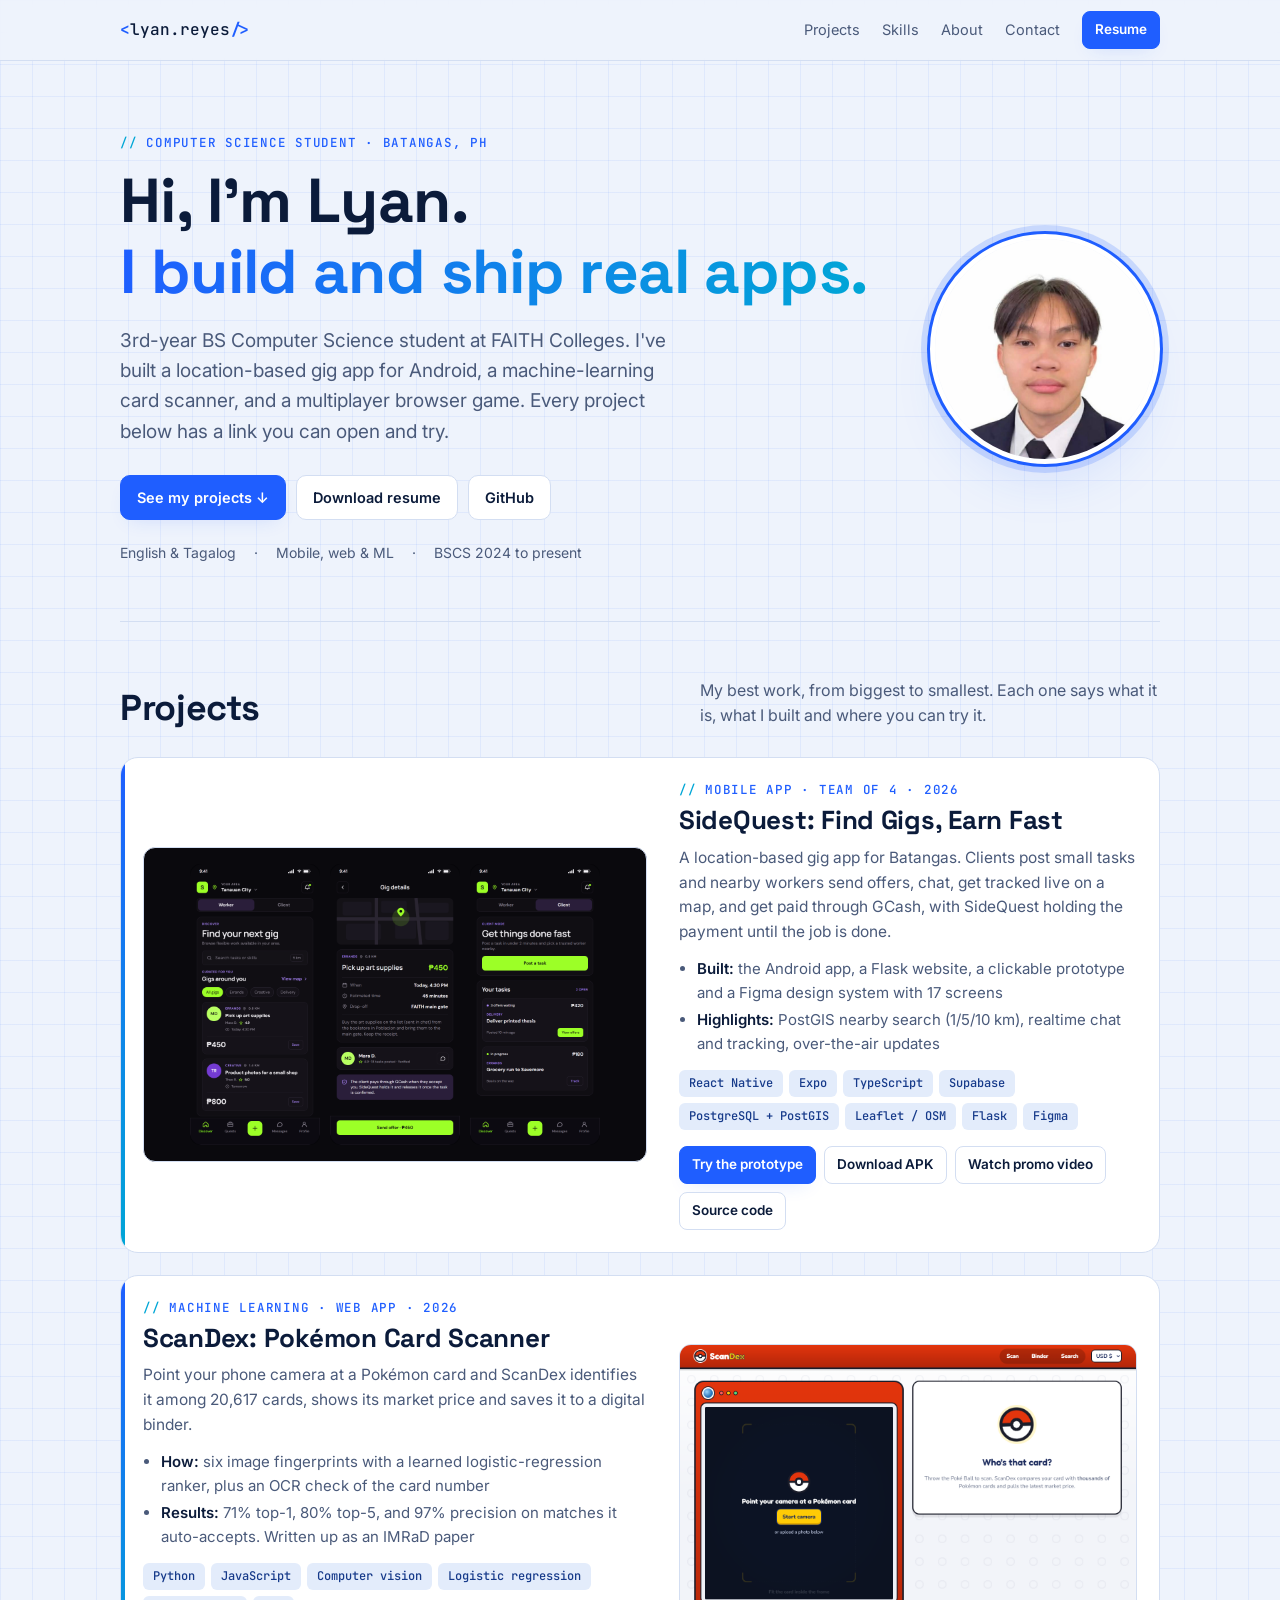
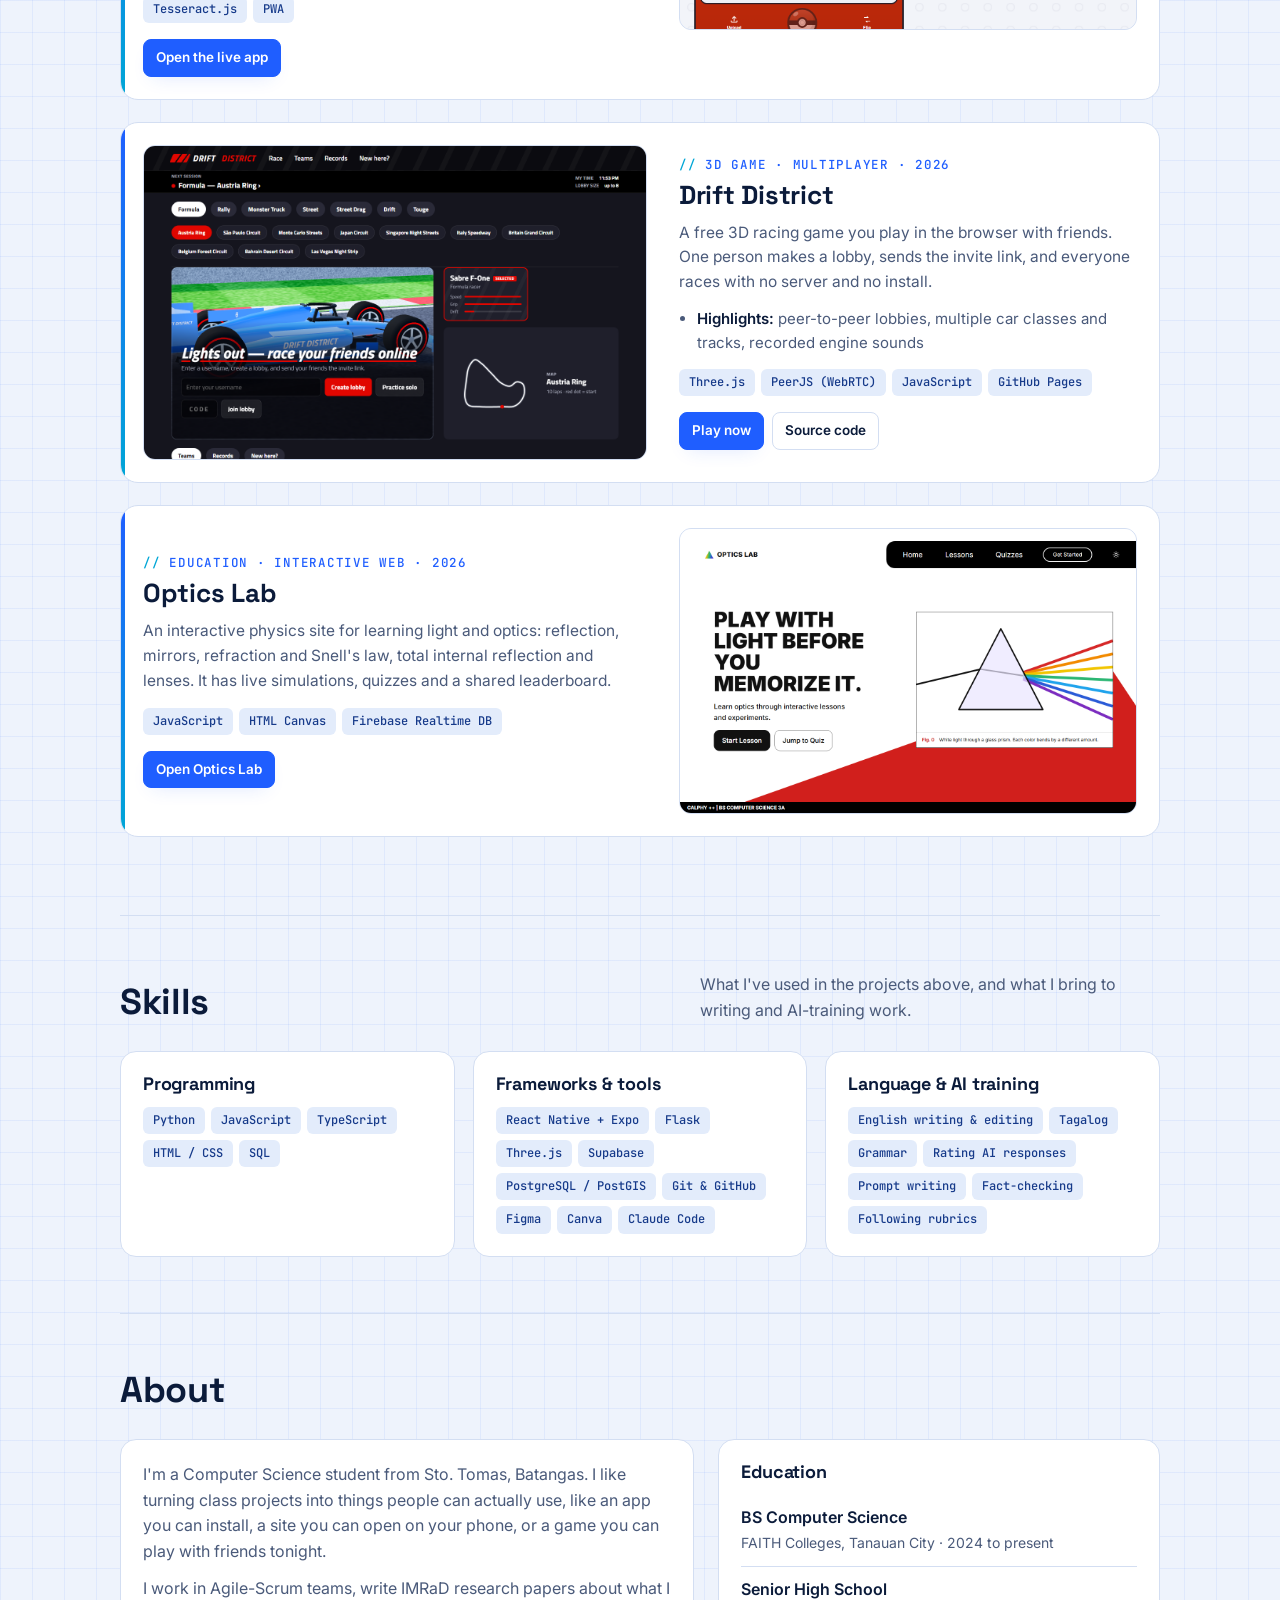
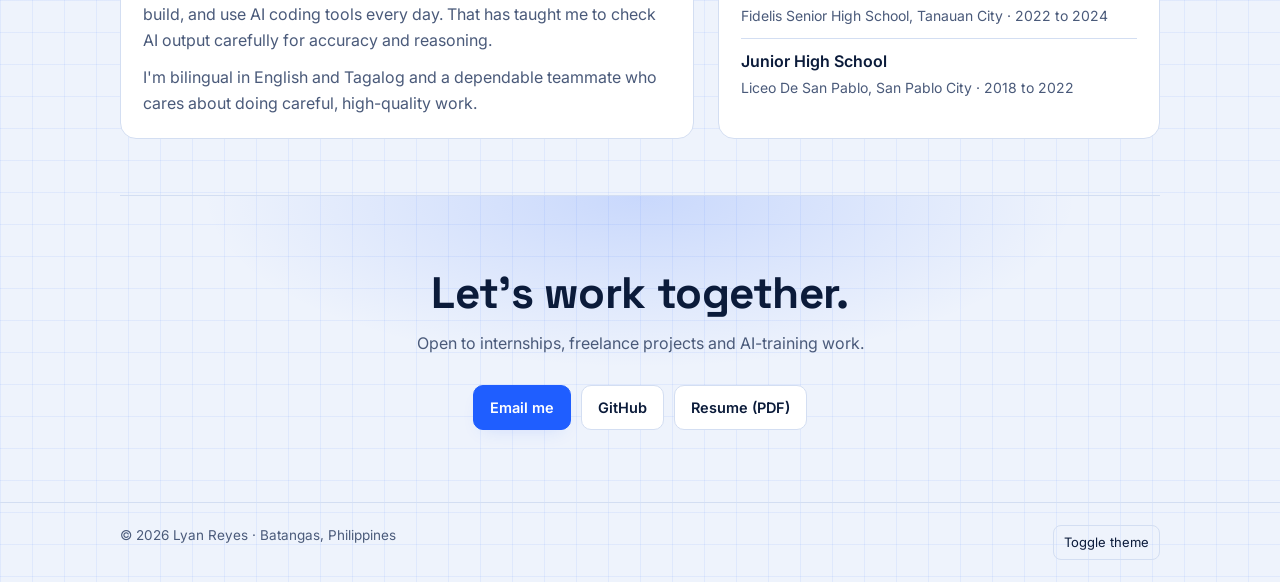
==== classic.html @ 769c79d6 "LyanOS portfolio: desktop-style site with live project demos Co-Authored-By: Claude Opus 5.5 <norepl" ====
<!doctype html>
<html lang="en">
<head>
<meta charset="utf-8">
<meta name="viewport" content="width=device-width, initial-scale=1">
<title>Lyan Reyes · Portfolio</title>
<meta name="description" content="Lyan Reyes, Computer Science student from Batangas, Philippines. Mobile apps, web apps and machine learning projects.">
<meta property="og:title" content="Lyan Reyes · Portfolio">
<meta property="og:description" content="Computer Science student who builds and ships real apps: mobile, web and machine learning.">
<meta property="og:image" content="img/lyan.png">
<link rel="icon" href="img/lyan.png">
<link rel="preconnect" href="https://fonts.googleapis.com">
<link href="https://fonts.googleapis.com/css2?family=Space+Grotesk:wght@500;700&family=Inter:wght@400;500;600&family=JetBrains+Mono:wght@500&display=swap" rel="stylesheet">
<style>
:root{
  --bg:#eef3fc; --surface:#ffffff; --ink:#0b1b3a; --muted:#4a5a7a; --line:#d3def2;
  --accent:#1f5eff; --accent-ink:#ffffff; --accent-2:#00a6d6; --chip:#e3ecfb; --chip-ink:#163a8a;
  --grid:rgba(31,94,255,.07); --glow:rgba(31,94,255,.18);
}
@media (prefers-color-scheme: dark){
  :root:not([data-theme="light"]){
    --bg:#060d1f; --surface:#0c1730; --ink:#e7eeff; --muted:#93a3c7; --line:#1b2b50;
    --accent:#4d8bff; --accent-ink:#04102a; --accent-2:#38d6ff; --chip:#12244a; --chip-ink:#bcd2ff;
    --grid:rgba(77,139,255,.08); --glow:rgba(77,139,255,.28);
  }
}
:root[data-theme="dark"]{
  --bg:#060d1f; --surface:#0c1730; --ink:#e7eeff; --muted:#93a3c7; --line:#1b2b50;
  --accent:#4d8bff; --accent-ink:#04102a; --accent-2:#38d6ff; --chip:#12244a; --chip-ink:#bcd2ff;
  --grid:rgba(77,139,255,.08); --glow:rgba(77,139,255,.28);
}
*{box-sizing:border-box;margin:0;padding:0}
html{scroll-behavior:smooth}
body{overflow-x:hidden;background:var(--bg);background-image:linear-gradient(var(--grid) 1px,transparent 1px),linear-gradient(90deg,var(--grid) 1px,transparent 1px);background-size:32px 32px;color:var(--ink);font:16px/1.6 Inter,system-ui,sans-serif;-webkit-font-smoothing:antialiased}
a{color:inherit}
img{max-width:100%;display:block}
.wrap{max-width:1080px;margin:0 auto;padding:0 20px}
h1,h2,h3{font-family:"Space Grotesk",Inter,sans-serif;line-height:1.15;letter-spacing:-.01em}

/* nav */
nav{position:sticky;top:0;z-index:10;background:color-mix(in srgb,var(--bg) 88%,transparent);backdrop-filter:blur(10px);border-bottom:1px solid var(--line)}
nav .wrap{display:flex;align-items:center;justify-content:space-between;height:60px;gap:12px}
.brand{font-family:"JetBrains Mono",monospace;font-weight:500;text-decoration:none;font-size:16px}
.brand b{color:var(--accent)}
.links{display:flex;gap:22px;align-items:center;font-size:14.5px}
.links a{text-decoration:none;color:var(--muted)}
.links a:hover{color:var(--ink)}
.btn{display:inline-flex;align-items:center;gap:8px;padding:10px 16px;border-radius:10px;font-weight:600;font-size:14.5px;text-decoration:none;border:1px solid var(--line);background:var(--surface);color:var(--ink);transition:transform .15s,border-color .15s}
.btn:hover{transform:translateY(-1px);border-color:var(--accent)}
.btn.primary{background:var(--accent);border-color:var(--accent);color:var(--accent-ink);box-shadow:0 8px 20px -10px var(--glow)}
.btn.primary:hover{border-color:var(--accent-2)}
.btn.sm{padding:7px 12px;font-size:13.5px;border-radius:8px}
.links .btn{color:var(--accent-ink)}
@media (max-width:640px){.links a:not(.btn){display:none}}

/* hero */
.hero{padding:72px 0 56px;display:grid;grid-template-columns:minmax(0,1fr) auto;gap:48px;align-items:center}
.eyebrow,.tagline{font-family:"JetBrains Mono",ui-monospace,monospace;font-size:12.5px;font-weight:500;letter-spacing:.06em;text-transform:uppercase;color:var(--accent)}
.eyebrow::before,.tagline::before{content:"// ";color:var(--accent-2)}
.grad{background:linear-gradient(100deg,var(--accent),var(--accent-2));-webkit-background-clip:text;background-clip:text;color:transparent}
.hero h1{font-size:clamp(38px,6vw,62px);margin:12px 0 18px}
.hero p.lead{font-size:clamp(17px,2vw,19px);color:var(--muted);max-width:560px}
.cta{display:flex;flex-wrap:wrap;gap:10px;margin-top:28px}
.portrait{width:230px;height:230px;border-radius:50%;object-fit:cover;background:#fff;padding:0;border:5px solid var(--surface);box-shadow:0 0 0 3px var(--accent),0 0 0 9px var(--glow),0 30px 60px -25px var(--glow)}
.facts{display:flex;flex-wrap:wrap;gap:8px 18px;margin-top:22px;font-size:14px;color:var(--muted)}
@media (max-width:760px){.hero{grid-template-columns:minmax(0,1fr);padding-top:40px;gap:28px}.portrait{width:150px;height:150px;order:-1}}

/* sections */
section{padding:56px 0;border-top:1px solid var(--line)}
.sec-head{display:flex;justify-content:space-between;align-items:end;gap:16px;margin-bottom:28px;flex-wrap:wrap}
.sec-head h2{font-size:clamp(28px,4vw,36px)}
.sec-head p{color:var(--muted);max-width:460px}

/* projects */
.project::before{content:"";position:absolute;inset:0 auto 0 0;width:4px;background:linear-gradient(var(--accent),var(--accent-2))}
.project{position:relative;overflow:hidden;display:grid;grid-template-columns:minmax(0,1.1fr) minmax(0,1fr);gap:32px;background:var(--surface);border:1px solid var(--line);border-radius:18px;padding:22px;margin-bottom:22px;align-items:center}
.project.flip .shot{order:2}
.shot{border-radius:12px;overflow:hidden;border:1px solid var(--line);background:var(--chip);aspect-ratio:16/10}
.shot img{width:100%;height:100%;object-fit:cover;object-position:top}
.shot.phones{display:flex;gap:10px;justify-content:center;align-items:center;padding:16px;background:#0A090D}
.shot.phones img{height:100%;width:auto;min-width:0;max-width:31%;object-fit:contain;border-radius:10px}
.project h3{font-size:26px;margin:6px 0 10px}
.project p{color:var(--muted);font-size:15.5px}
.project ul{margin:12px 0 0 18px;color:var(--muted);font-size:15px}
.project li{margin:3px 0}
.project li b{color:var(--ink);font-weight:600}
.stack{display:flex;flex-wrap:wrap;gap:6px;margin:14px 0 16px}
.stack span,.chips span{font-family:"JetBrains Mono",ui-monospace,monospace;font-size:12px;font-weight:500;padding:4px 10px;border-radius:6px;background:var(--chip);color:var(--chip-ink)}
.actions{display:flex;flex-wrap:wrap;gap:8px}
@media (max-width:820px){.project{grid-template-columns:minmax(0,1fr)}.project.flip .shot{order:0}}

/* skills */
.skills{display:grid;grid-template-columns:repeat(3,1fr);gap:18px}
.card{background:var(--surface);border:1px solid var(--line);border-radius:16px;padding:22px}
.card h3{font-size:18px;margin-bottom:12px}
.chips{display:flex;flex-wrap:wrap;gap:6px}
@media (max-width:820px){.skills{grid-template-columns:1fr}}

/* about */
.about{display:grid;grid-template-columns:1.3fr 1fr;gap:24px}
.about p{color:var(--muted);margin-bottom:12px}
.timeline{list-style:none}
.timeline li{padding:10px 0;border-bottom:1px solid var(--line)}
.timeline li:last-child{border:0}
.timeline b{display:block;font-weight:600}
.timeline span{color:var(--muted);font-size:14px}
@media (max-width:820px){.about{grid-template-columns:1fr}}

/* contact */
.contact{text-align:center;padding:72px 0}
.contact{background:radial-gradient(60% 80% at 50% 0%,var(--glow),transparent 70%)}
.contact h2{font-size:clamp(30px,5vw,44px);margin-bottom:12px}
.contact p{color:var(--muted);margin-bottom:24px}
.contact .cta{justify-content:center}
footer{border-top:1px solid var(--line);padding:22px 0;color:var(--muted);font-size:13.5px}
footer .wrap{display:flex;justify-content:space-between;gap:12px;flex-wrap:wrap}
.theme-toggle{background:none;border:1px solid var(--line);color:var(--ink);border-radius:8px;padding:6px 10px;cursor:pointer;font:inherit;font-size:13px}
</style>
</head>
<body>

<nav><div class="wrap">
  <a class="brand" href="#top"><b>&lt;</b>lyan.reyes<b>/&gt;</b></a>
  <div class="links">
    <a href="#projects">Projects</a>
    <a href="#skills">Skills</a>
    <a href="#about">About</a>
    <a href="#contact">Contact</a>
    <a class="btn sm primary" href="Lyan_Reyes_Resume.pdf" target="_blank" rel="noopener">Resume</a>
  </div>
</div></nav>

<main id="top" class="wrap">
  <header class="hero">
    <div>
      <div class="eyebrow">Computer Science Student · Batangas, PH</div>
      <h1>Hi, I'm Lyan.<br><span class="grad">I build and ship real apps.</span></h1>
      <p class="lead">3rd-year BS Computer Science student at FAITH Colleges. I've built a location-based gig app for Android, a machine-learning card scanner, and a multiplayer browser game. Every project below has a link you can open and try.</p>
      <div class="cta">
        <a class="btn primary" href="#projects">See my projects ↓</a>
        <a class="btn" href="Lyan_Reyes_Resume.pdf" target="_blank" rel="noopener">Download resume</a>
        <a class="btn" href="https://github.com/lyanreyes" target="_blank" rel="noopener">GitHub</a>
      </div>
      <div class="facts"><span>English &amp; Tagalog</span><span>·</span><span>Mobile, web &amp; ML</span><span>·</span><span>BSCS 2024 to present</span></div>
    </div>
    <img class="portrait" src="img/lyan.png" alt="Portrait of Lyan Reyes">
  </header>

  <section id="projects">
    <div class="sec-head">
      <h2>Projects</h2>
      <p>My best work, from biggest to smallest. Each one says what it is, what I built and where you can try it.</p>
    </div>

    <article class="project">
      <div class="shot phones"><img src="img/screen-discover.png" alt="SideQuest worker discover screen"><img src="img/screen-gig.png" alt="SideQuest gig details screen"><img src="img/screen-client.png" alt="SideQuest client home screen"></div>
      <div>
        <div class="tagline">Mobile app · Team of 4 · 2026</div>
        <h3>SideQuest: Find Gigs, Earn Fast</h3>
        <p>A location-based gig app for Batangas. Clients post small tasks and nearby workers send offers, chat, get tracked live on a map, and get paid through GCash, with SideQuest holding the payment until the job is done.</p>
        <ul>
          <li><b>Built:</b> the Android app, a Flask website, a clickable prototype and a Figma design system with 17 screens</li>
          <li><b>Highlights:</b> PostGIS nearby search (1/5/10 km), realtime chat and tracking, over-the-air updates</li>
        </ul>
        <div class="stack"><span>React Native</span><span>Expo</span><span>TypeScript</span><span>Supabase</span><span>PostgreSQL + PostGIS</span><span>Leaflet / OSM</span><span>Flask</span><span>Figma</span></div>
        <div class="actions">
          <a class="btn sm primary" href="demos/sidequest/index.html" target="_blank" rel="noopener">Try the prototype</a>
          <a class="btn sm" href="https://github.com/lyanreyes/sidequest/releases/latest/download/SideQuest.apk">Download APK</a>
          <a class="btn sm" href="demos/sidequest-promo.mp4" target="_blank" rel="noopener">Watch promo video</a>
          <a class="btn sm" href="https://github.com/lyanreyes/sidequest" target="_blank" rel="noopener">Source code</a>
        </div>
      </div>
    </article>

    <article class="project flip">
      <div class="shot"><img src="img/scandex.png" alt="ScanDex card scanner app"></div>
      <div>
        <div class="tagline">Machine learning · Web app · 2026</div>
        <h3>ScanDex: Pokémon Card Scanner</h3>
        <p>Point your phone camera at a Pokémon card and ScanDex identifies it among 20,617 cards, shows its market price and saves it to a digital binder.</p>
        <ul>
          <li><b>How:</b> six image fingerprints with a learned logistic-regression ranker, plus an OCR check of the card number</li>
          <li><b>Results:</b> 71% top-1, 80% top-5, and 97% precision on matches it auto-accepts. Written up as an IMRaD paper</li>
        </ul>
        <div class="stack"><span>Python</span><span>JavaScript</span><span>Computer vision</span><span>Logistic regression</span><span>Tesseract.js</span><span>PWA</span></div>
        <div class="actions">
          <a class="btn sm primary" href="demos/scandex/index.html" target="_blank" rel="noopener">Open the live app</a>
        </div>
      </div>
    </article>

    <article class="project">
      <div class="shot"><img src="img/drift.png" alt="Drift District racing game lobby"></div>
      <div>
        <div class="tagline">3D game · Multiplayer · 2026</div>
        <h3>Drift District</h3>
        <p>A free 3D racing game you play in the browser with friends. One person makes a lobby, sends the invite link, and everyone races with no server and no install.</p>
        <ul>
          <li><b>Highlights:</b> peer-to-peer lobbies, multiple car classes and tracks, recorded engine sounds</li>
        </ul>
        <div class="stack"><span>Three.js</span><span>PeerJS (WebRTC)</span><span>JavaScript</span><span>GitHub Pages</span></div>
        <div class="actions">
          <a class="btn sm primary" href="https://lyanreyes.github.io/drift-district/" target="_blank" rel="noopener">Play now</a>
          <a class="btn sm" href="https://github.com/lyanreyes/drift-district" target="_blank" rel="noopener">Source code</a>
        </div>
      </div>
    </article>

    <article class="project flip">
      <div class="shot"><img src="img/optics.png" alt="Optics Lab interactive lessons"></div>
      <div>
        <div class="tagline">Education · Interactive web · 2026</div>
        <h3>Optics Lab</h3>
        <p>An interactive physics site for learning light and optics: reflection, mirrors, refraction and Snell's law, total internal reflection and lenses. It has live simulations, quizzes and a shared leaderboard.</p>
        <div class="stack"><span>JavaScript</span><span>HTML Canvas</span><span>Firebase Realtime DB</span></div>
        <div class="actions">
          <a class="btn sm primary" href="demos/optics-lab/index.html" target="_blank" rel="noopener">Open Optics Lab</a>
        </div>
      </div>
    </article>
  </section>

  <section id="skills">
    <div class="sec-head"><h2>Skills</h2><p>What I've used in the projects above, and what I bring to writing and AI-training work.</p></div>
    <div class="skills">
      <div class="card"><h3>Programming</h3><div class="chips"><span>Python</span><span>JavaScript</span><span>TypeScript</span><span>HTML / CSS</span><span>SQL</span></div></div>
      <div class="card"><h3>Frameworks &amp; tools</h3><div class="chips"><span>React Native + Expo</span><span>Flask</span><span>Three.js</span><span>Supabase</span><span>PostgreSQL / PostGIS</span><span>Git &amp; GitHub</span><span>Figma</span><span>Canva</span><span>Claude Code</span></div></div>
      <div class="card"><h3>Language &amp; AI training</h3><div class="chips"><span>English writing &amp; editing</span><span>Tagalog</span><span>Grammar</span><span>Rating AI responses</span><span>Prompt writing</span><span>Fact-checking</span><span>Following rubrics</span></div></div>
    </div>
  </section>

  <section id="about">
    <div class="sec-head"><h2>About</h2></div>
    <div class="about">
      <div class="card">
        <p>I'm a Computer Science student from Sto. Tomas, Batangas. I like turning class projects into things people can actually use, like an app you can install, a site you can open on your phone, or a game you can play with friends tonight.</p>
        <p>I work in Agile-Scrum teams, write IMRaD research papers about what I build, and use AI coding tools every day. That has taught me to check AI output carefully for accuracy and reasoning.</p>
        <p style="margin:0">I'm bilingual in English and Tagalog and a dependable teammate who cares about doing careful, high-quality work.</p>
      </div>
      <div class="card">
        <h3>Education</h3>
        <ul class="timeline">
          <li><b>BS Computer Science</b><span>FAITH Colleges, Tanauan City · 2024 to present</span></li>
          <li><b>Senior High School</b><span>Fidelis Senior High School, Tanauan City · 2022 to 2024</span></li>
          <li><b>Junior High School</b><span>Liceo De San Pablo, San Pablo City · 2018 to 2022</span></li>
        </ul>
      </div>
    </div>
  </section>

  <section id="contact" class="contact">
    <h2>Let's work together.</h2>
    <p>Open to internships, freelance projects and AI-training work.</p>
    <div class="cta">
      <a class="btn primary" href="mailto:reyeslyanf@gmail.com">Email me</a>
      <a class="btn" href="https://github.com/lyanreyes" target="_blank" rel="noopener">GitHub</a>
      <a class="btn" href="Lyan_Reyes_Resume.pdf" target="_blank" rel="noopener">Resume (PDF)</a>
    </div>
  </section>
</main>

<footer><div class="wrap">
  <span>© 2026 Lyan Reyes · Batangas, Philippines</span>
  <button class="theme-toggle" id="theme" type="button">Toggle theme</button>
</div></footer>

<script>
(function(){
  var root=document.documentElement,btn=document.getElementById('theme');
  try{var t=localStorage.getItem('theme');if(t)root.setAttribute('data-theme',t);}catch(e){}
  btn.addEventListener('click',function(){
    var cur=root.getAttribute('data-theme')||(matchMedia('(prefers-color-scheme: dark)').matches?'dark':'light');
    var next=cur==='dark'?'light':'dark';root.setAttribute('data-theme',next);
    try{localStorage.setItem('theme',next);}catch(e){}
  });
})();
</script>
</body>
</html>
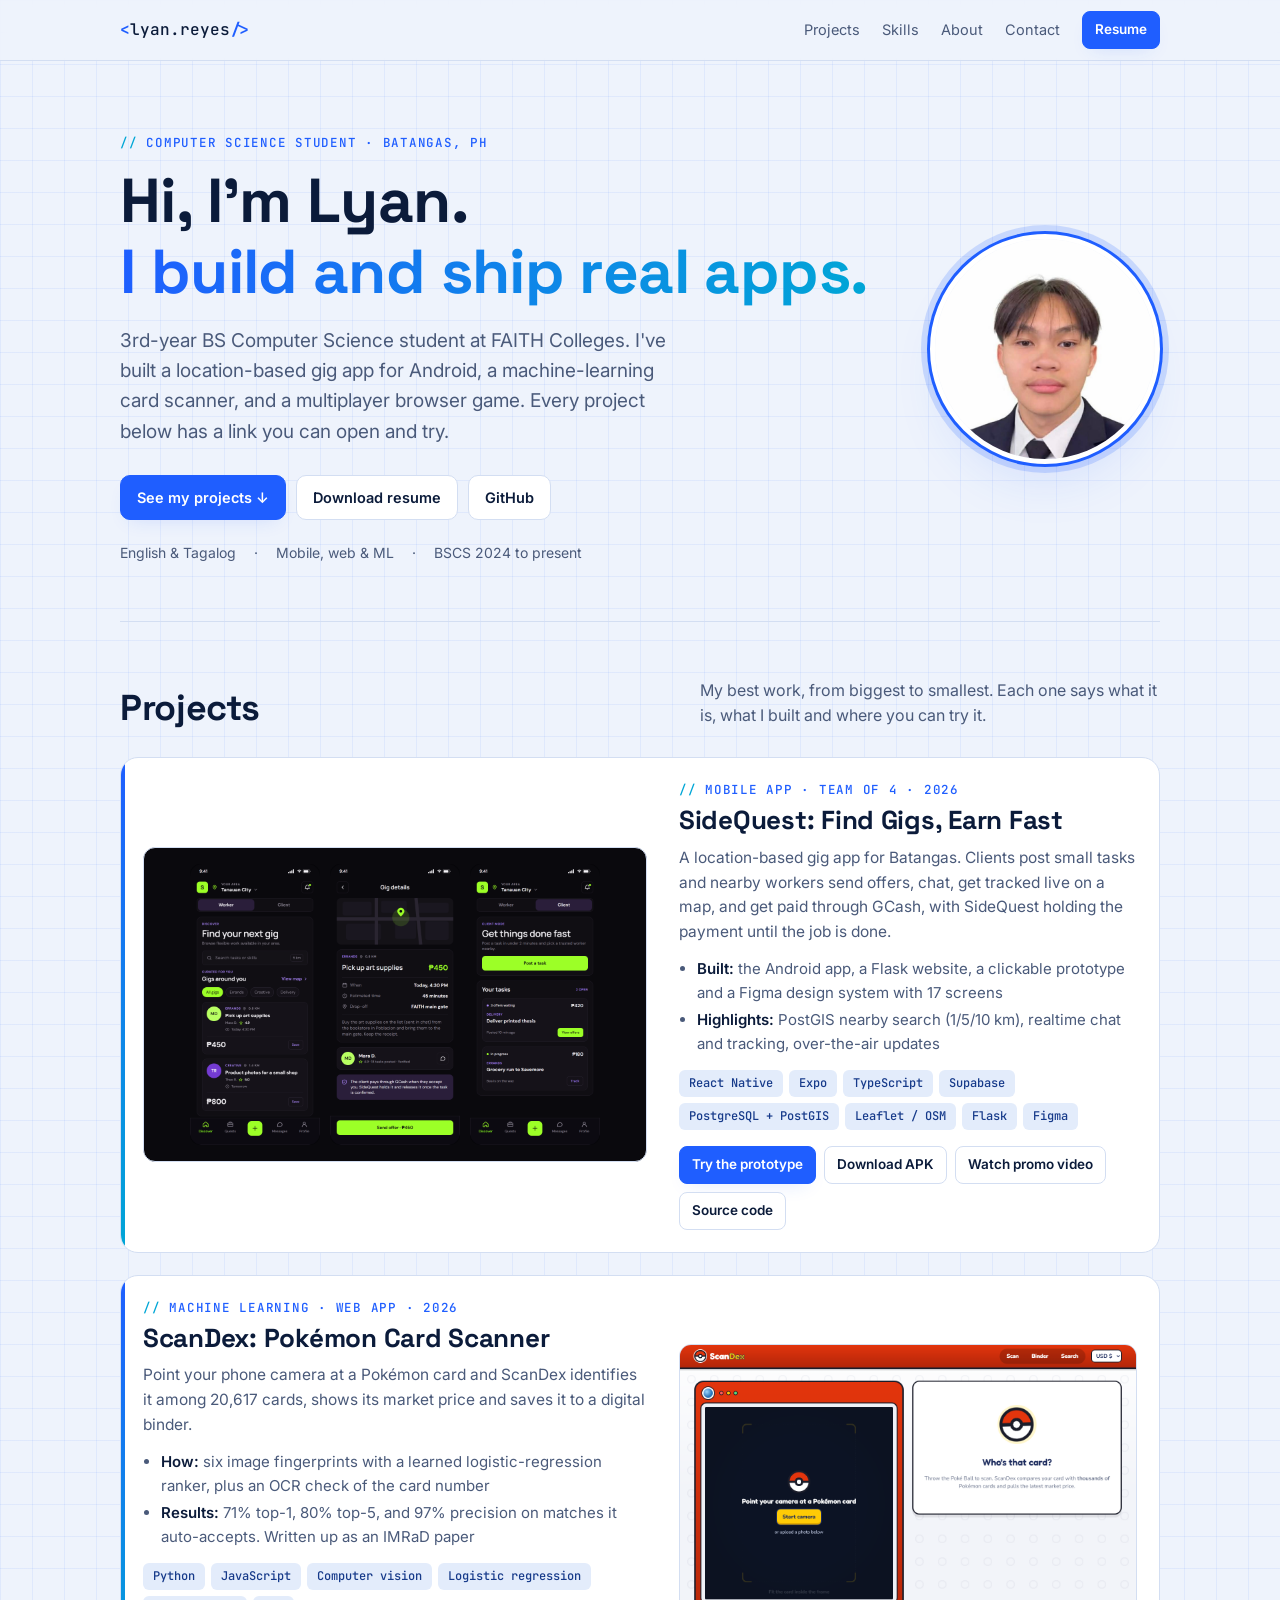
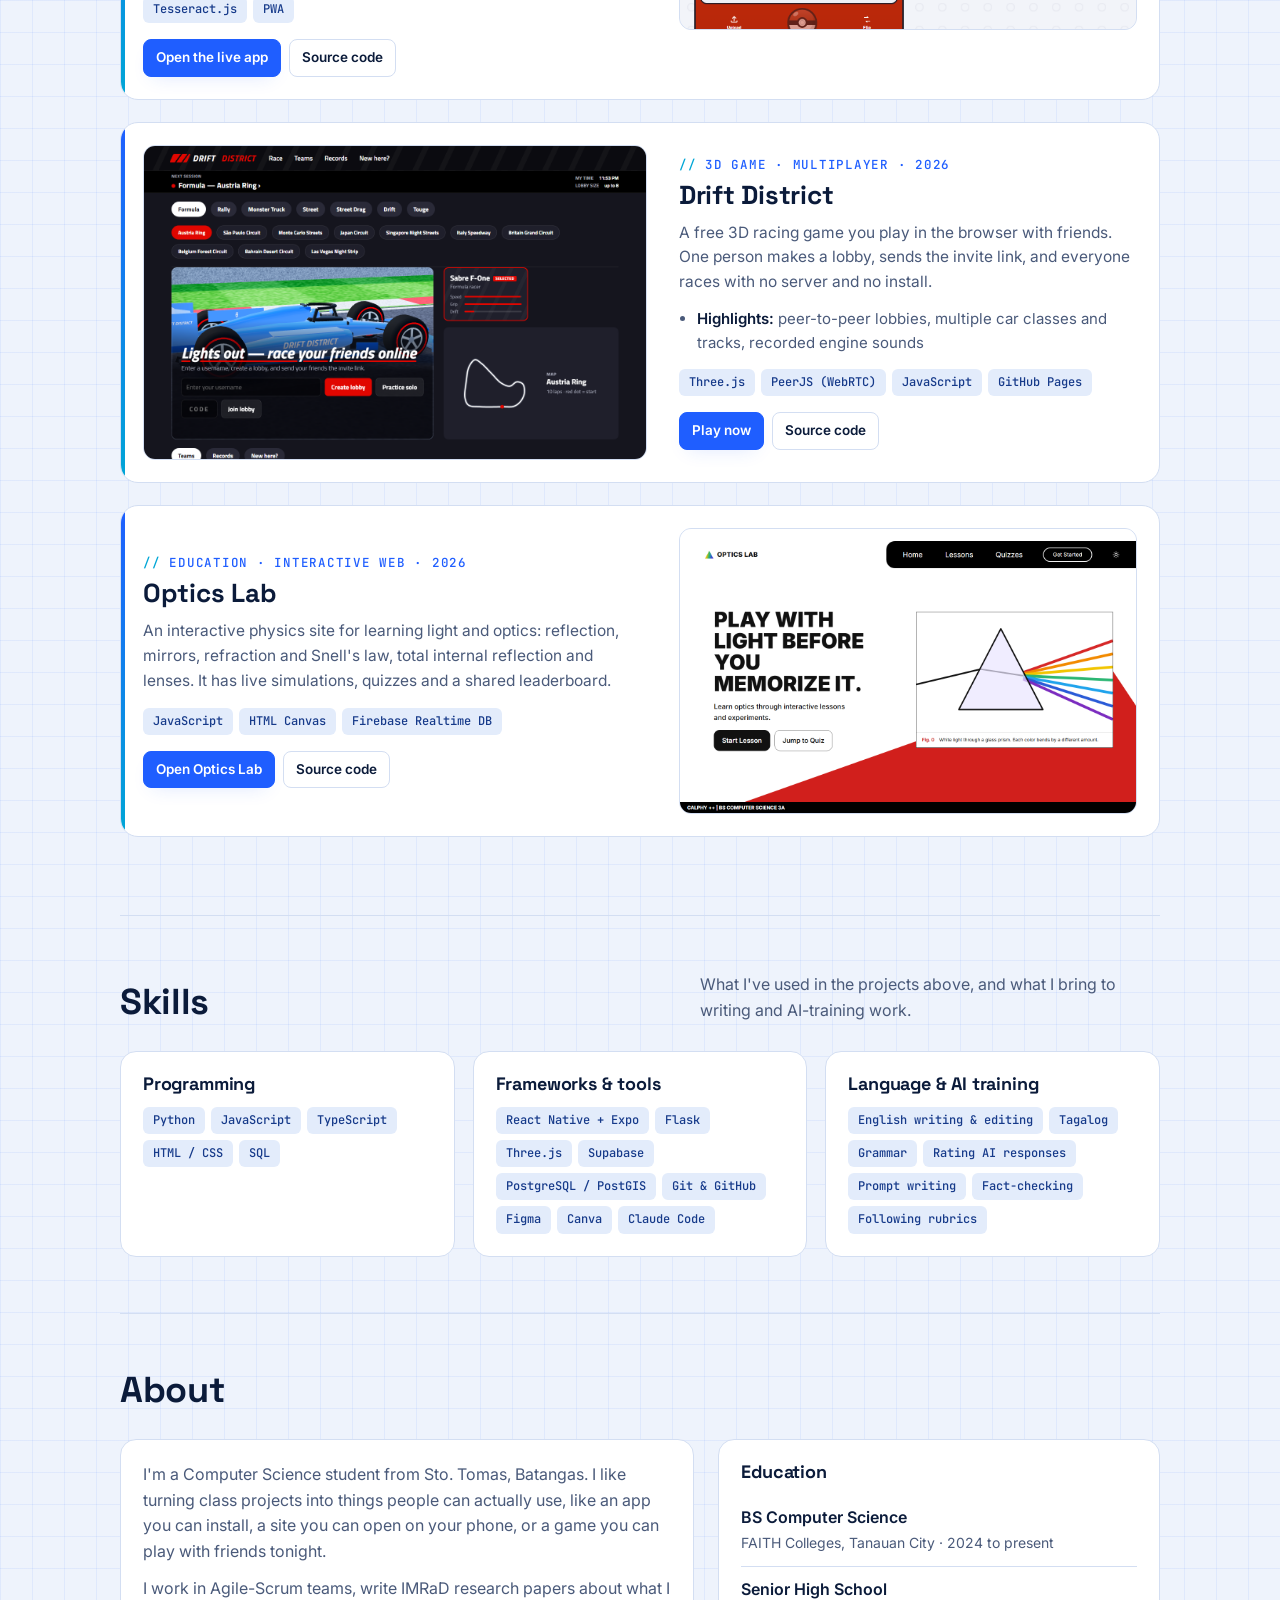
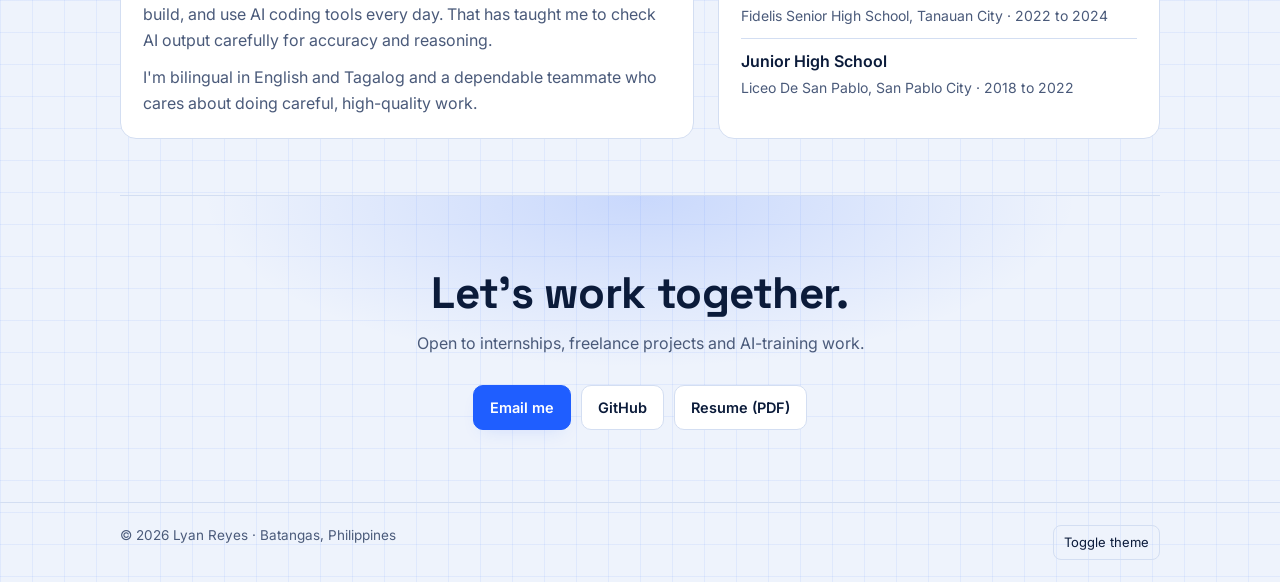
==== commit 38681e0b: "Link ScanDex, Optics Lab and SideQuest design repos Co-Authored-By: Claude Opus 5.5 <noreply@anthrop" ====
--- a/classic.html
+++ b/classic.html
@@ -185,6 +185,7 @@
         <div class="stack"><span>Python</span><span>JavaScript</span><span>Computer vision</span><span>Logistic regression</span><span>Tesseract.js</span><span>PWA</span></div>
         <div class="actions">
           <a class="btn sm primary" href="demos/scandex/index.html" target="_blank" rel="noopener">Open the live app</a>
+          <a class="btn sm" href="https://github.com/lyanreyes/scandex" target="_blank" rel="noopener">Source code</a>
         </div>
       </div>
     </article>
@@ -215,6 +216,7 @@
         <div class="stack"><span>JavaScript</span><span>HTML Canvas</span><span>Firebase Realtime DB</span></div>
         <div class="actions">
           <a class="btn sm primary" href="demos/optics-lab/index.html" target="_blank" rel="noopener">Open Optics Lab</a>
+          <a class="btn sm" href="https://github.com/lyanreyes/optics-lab" target="_blank" rel="noopener">Source code</a>
         </div>
       </div>
     </article>
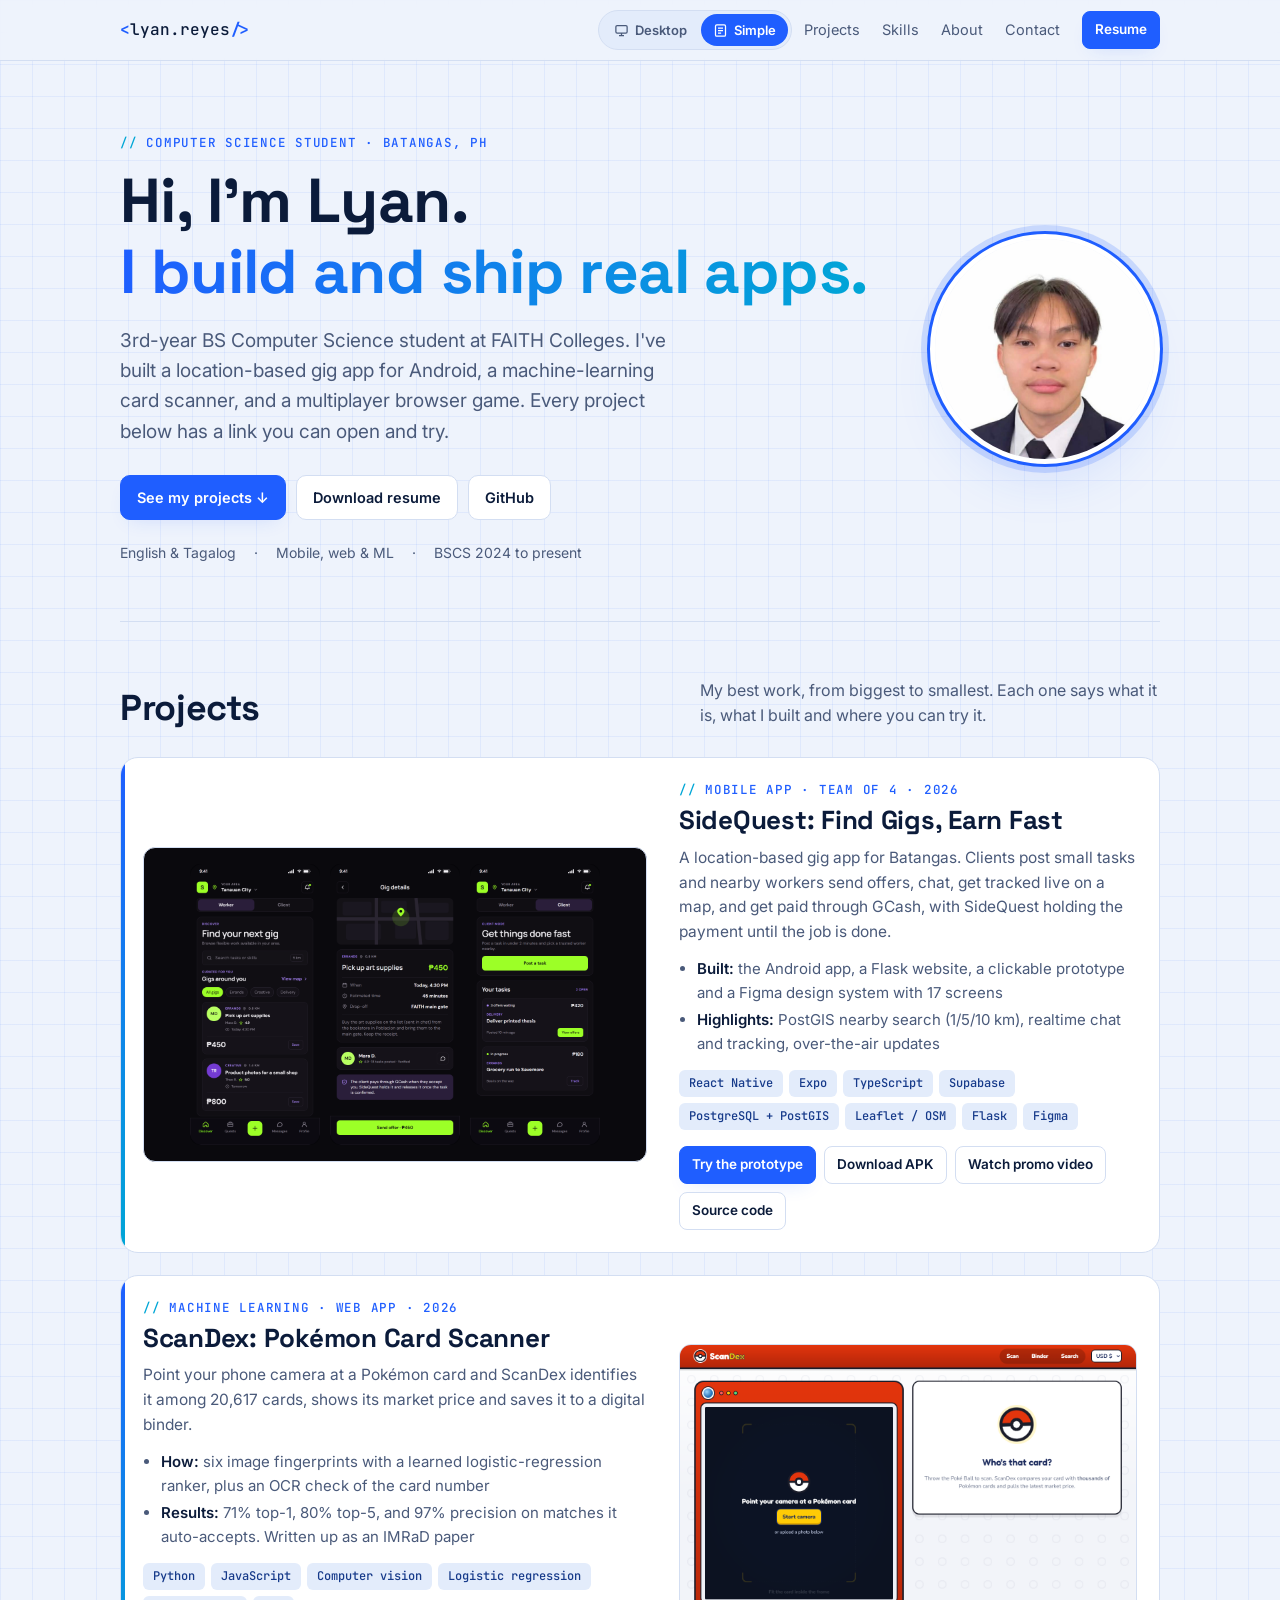
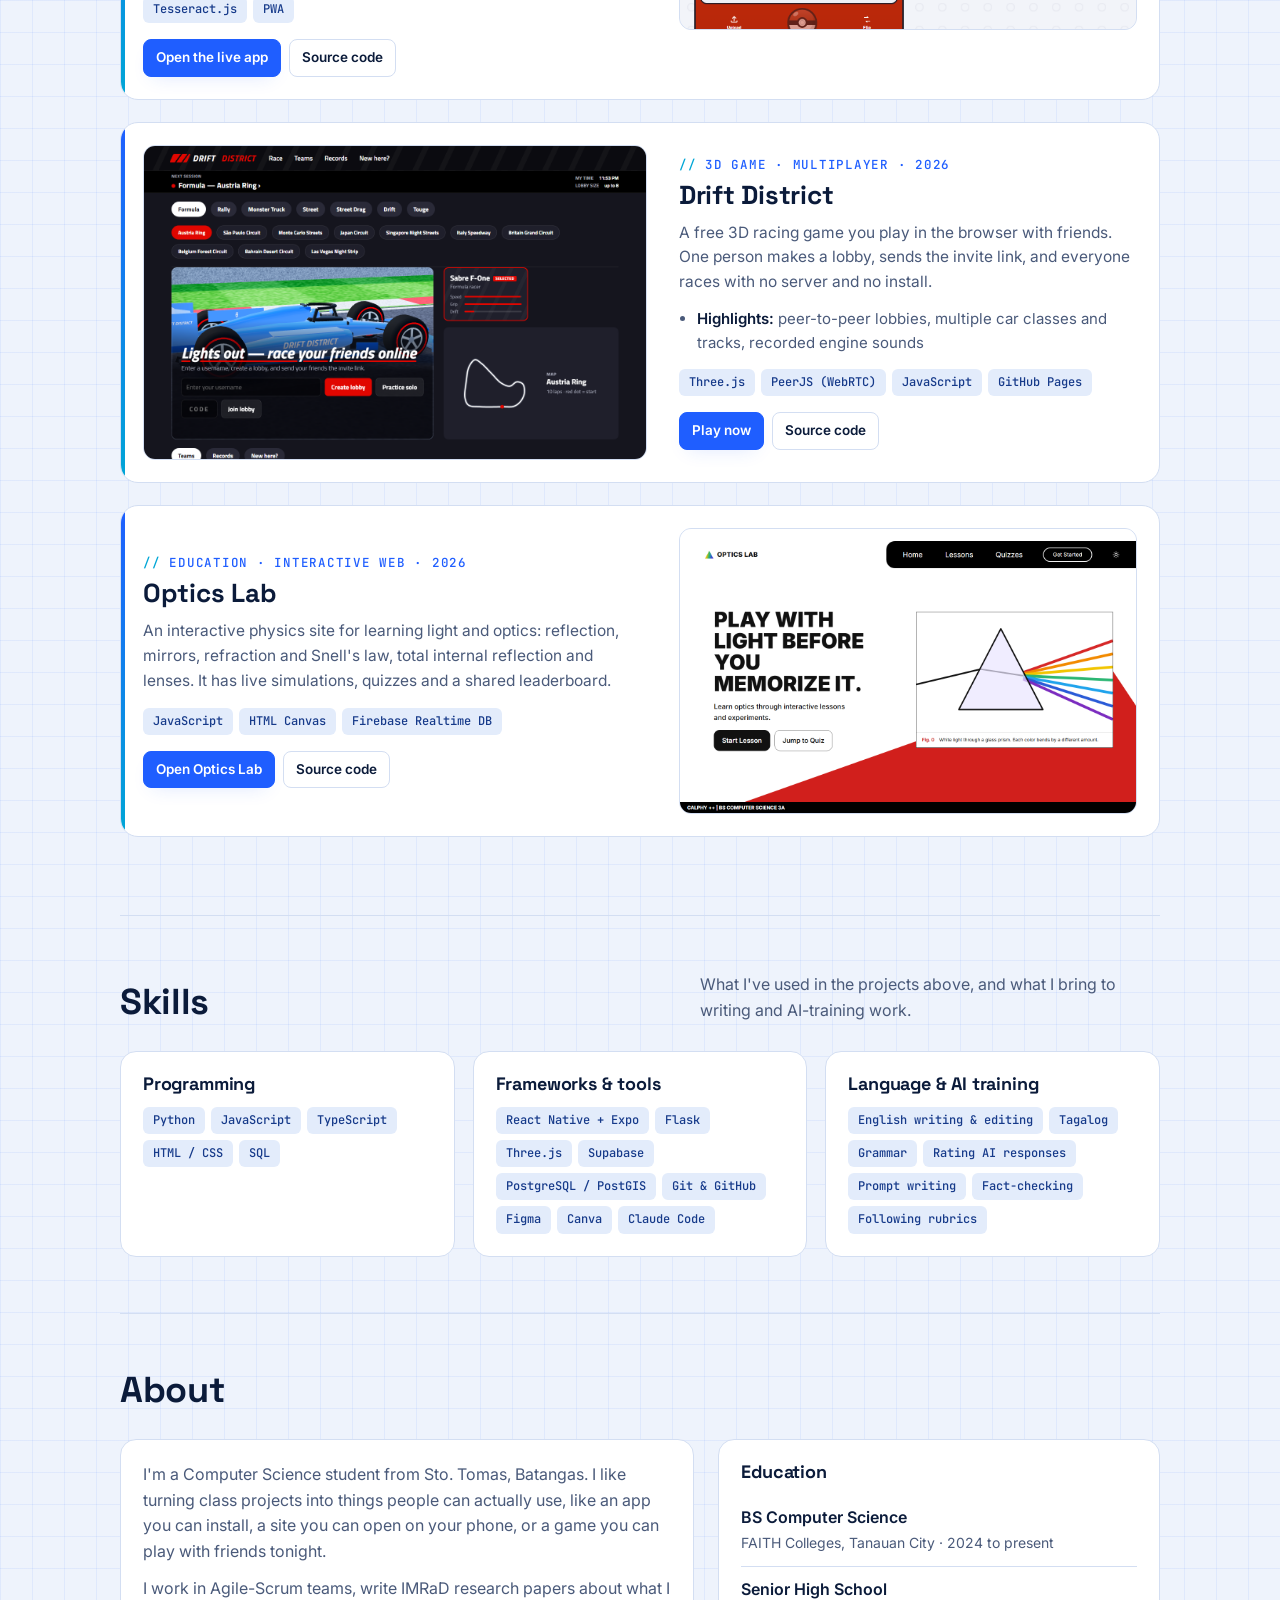
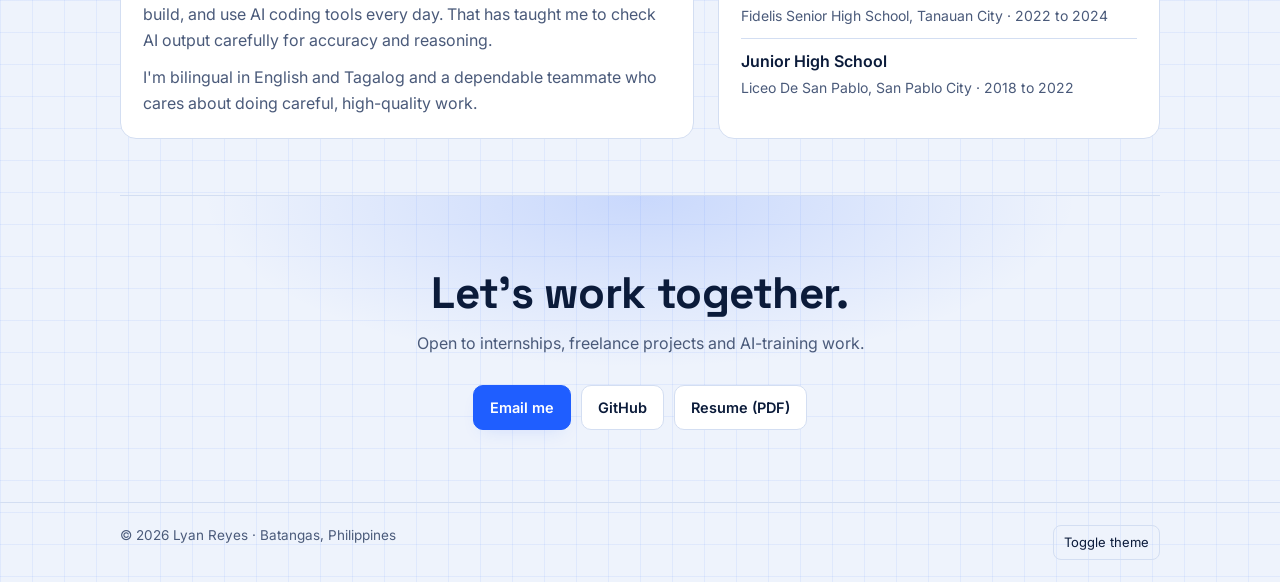
==== commit fbf3cda6: "Golden cinematic ship with light streaks; Desktop/Simple view switch on both views Co-Authored-By: C" ====
--- a/classic.html
+++ b/classic.html
@@ -51,6 +51,13 @@
 .btn.primary:hover{border-color:var(--accent-2)}
 .btn.sm{padding:7px 12px;font-size:13.5px;border-radius:8px}
 .links .btn{color:var(--accent-ink)}
+.viewswitch{display:flex;gap:2px;padding:3px;border-radius:999px;background:var(--chip);border:1px solid var(--line);flex:none;margin-left:auto}
+.viewswitch .vs{display:flex;align-items:center;gap:6px;height:32px;padding:0 12px;border-radius:999px;font-size:13px;color:var(--muted);text-decoration:none}
+.viewswitch .vs b{font-weight:600}
+.viewswitch .vs svg{width:15px;height:15px}
+.viewswitch .vs.on{background:var(--accent);color:var(--accent-ink)}
+.viewswitch a.vs:hover{color:var(--ink);background:var(--surface)}
+@media (max-width:640px){.viewswitch .vs b{font-size:12px}.viewswitch .vs{padding:0 9px}}
 @media (max-width:640px){.links a:not(.btn){display:none}}
 
 /* hero */
@@ -121,6 +128,10 @@
 
 <nav><div class="wrap">
   <a class="brand" href="#top"><b>&lt;</b>lyan.reyes<b>/&gt;</b></a>
+  <div class="viewswitch" role="group" aria-label="Choose view">
+    <a class="vs" href="index.html" title="Switch to the interactive desktop view"><svg viewBox="0 0 24 24" fill="none" stroke="currentColor" stroke-width="2"><rect x="3" y="4" width="18" height="12" rx="2"/><path d="M8 20h8M12 16v4"/></svg><b>Desktop</b></a>
+    <span class="vs on" aria-current="page"><svg viewBox="0 0 24 24" fill="none" stroke="currentColor" stroke-width="2"><rect x="4" y="3" width="16" height="18" rx="2"/><path d="M8 8h8M8 12h8M8 16h5"/></svg><b>Simple</b></span>
+  </div>
   <div class="links">
     <a href="#projects">Projects</a>
     <a href="#skills">Skills</a>
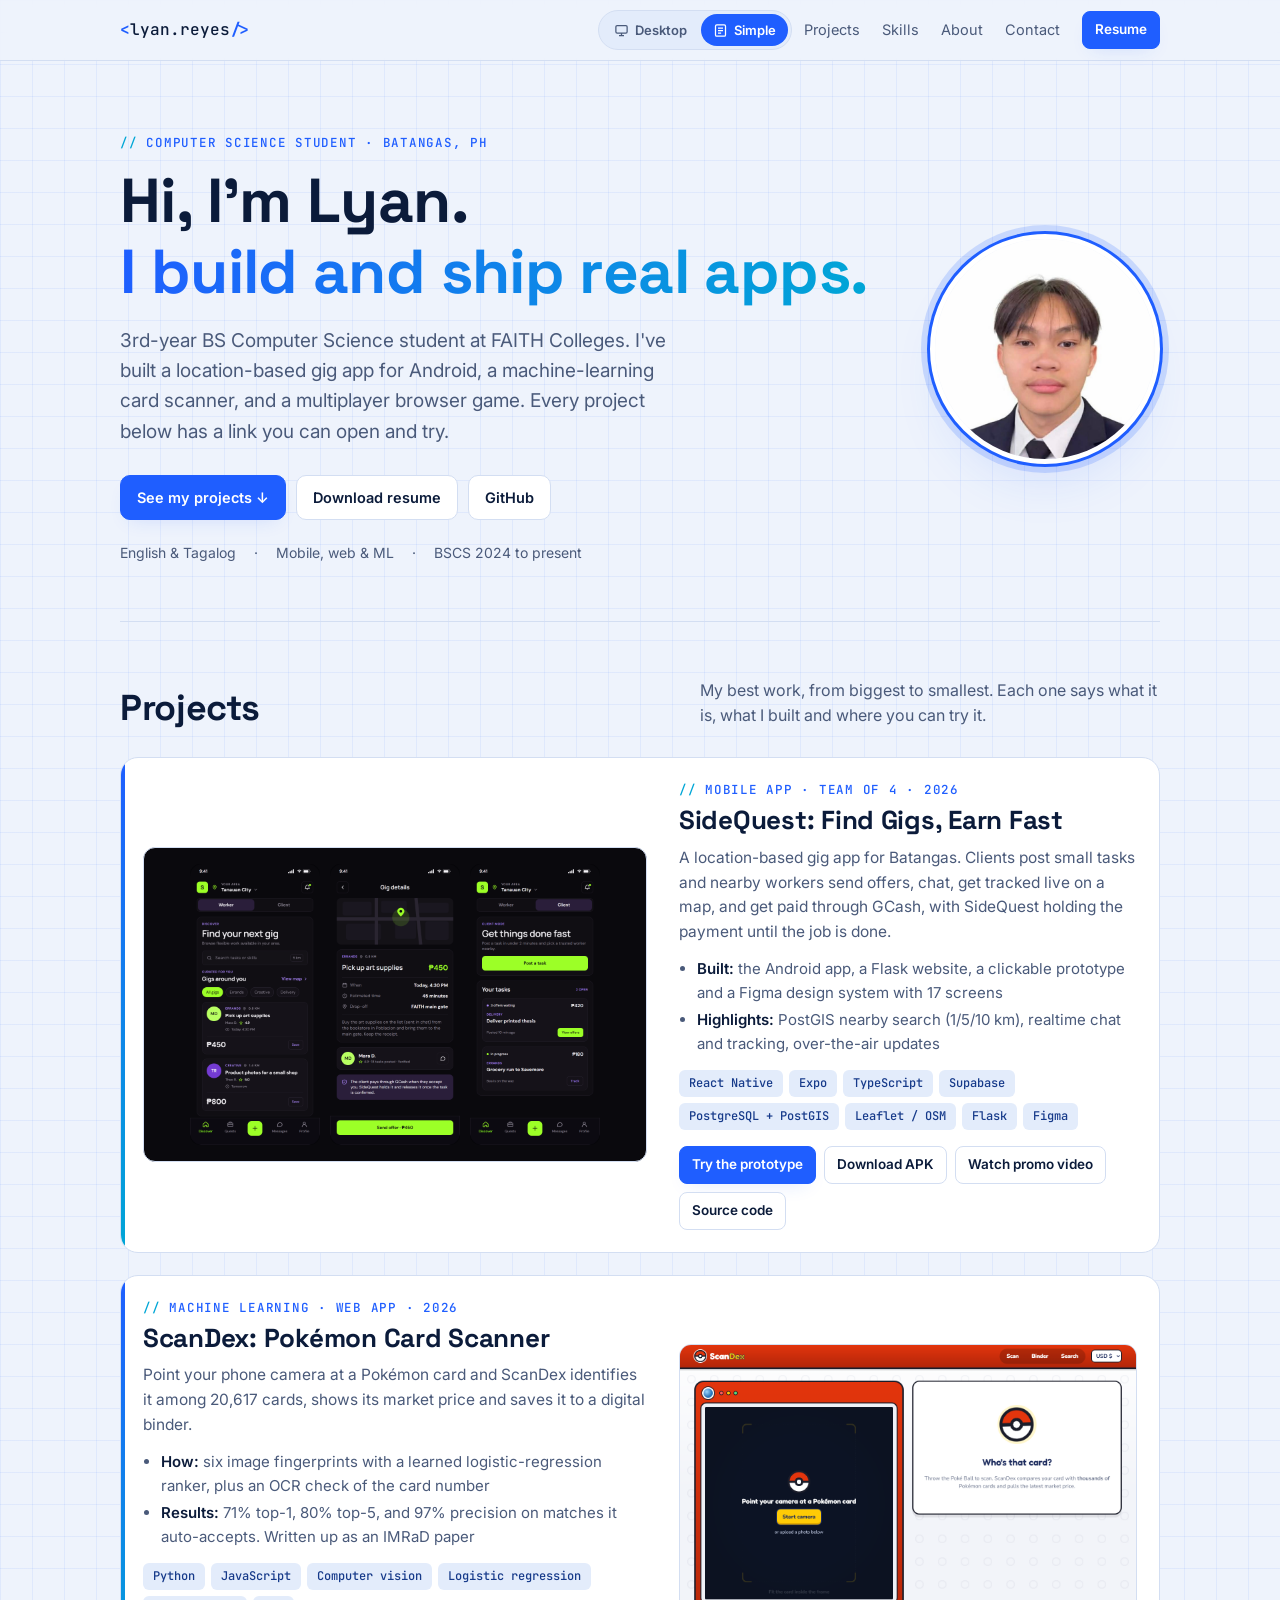
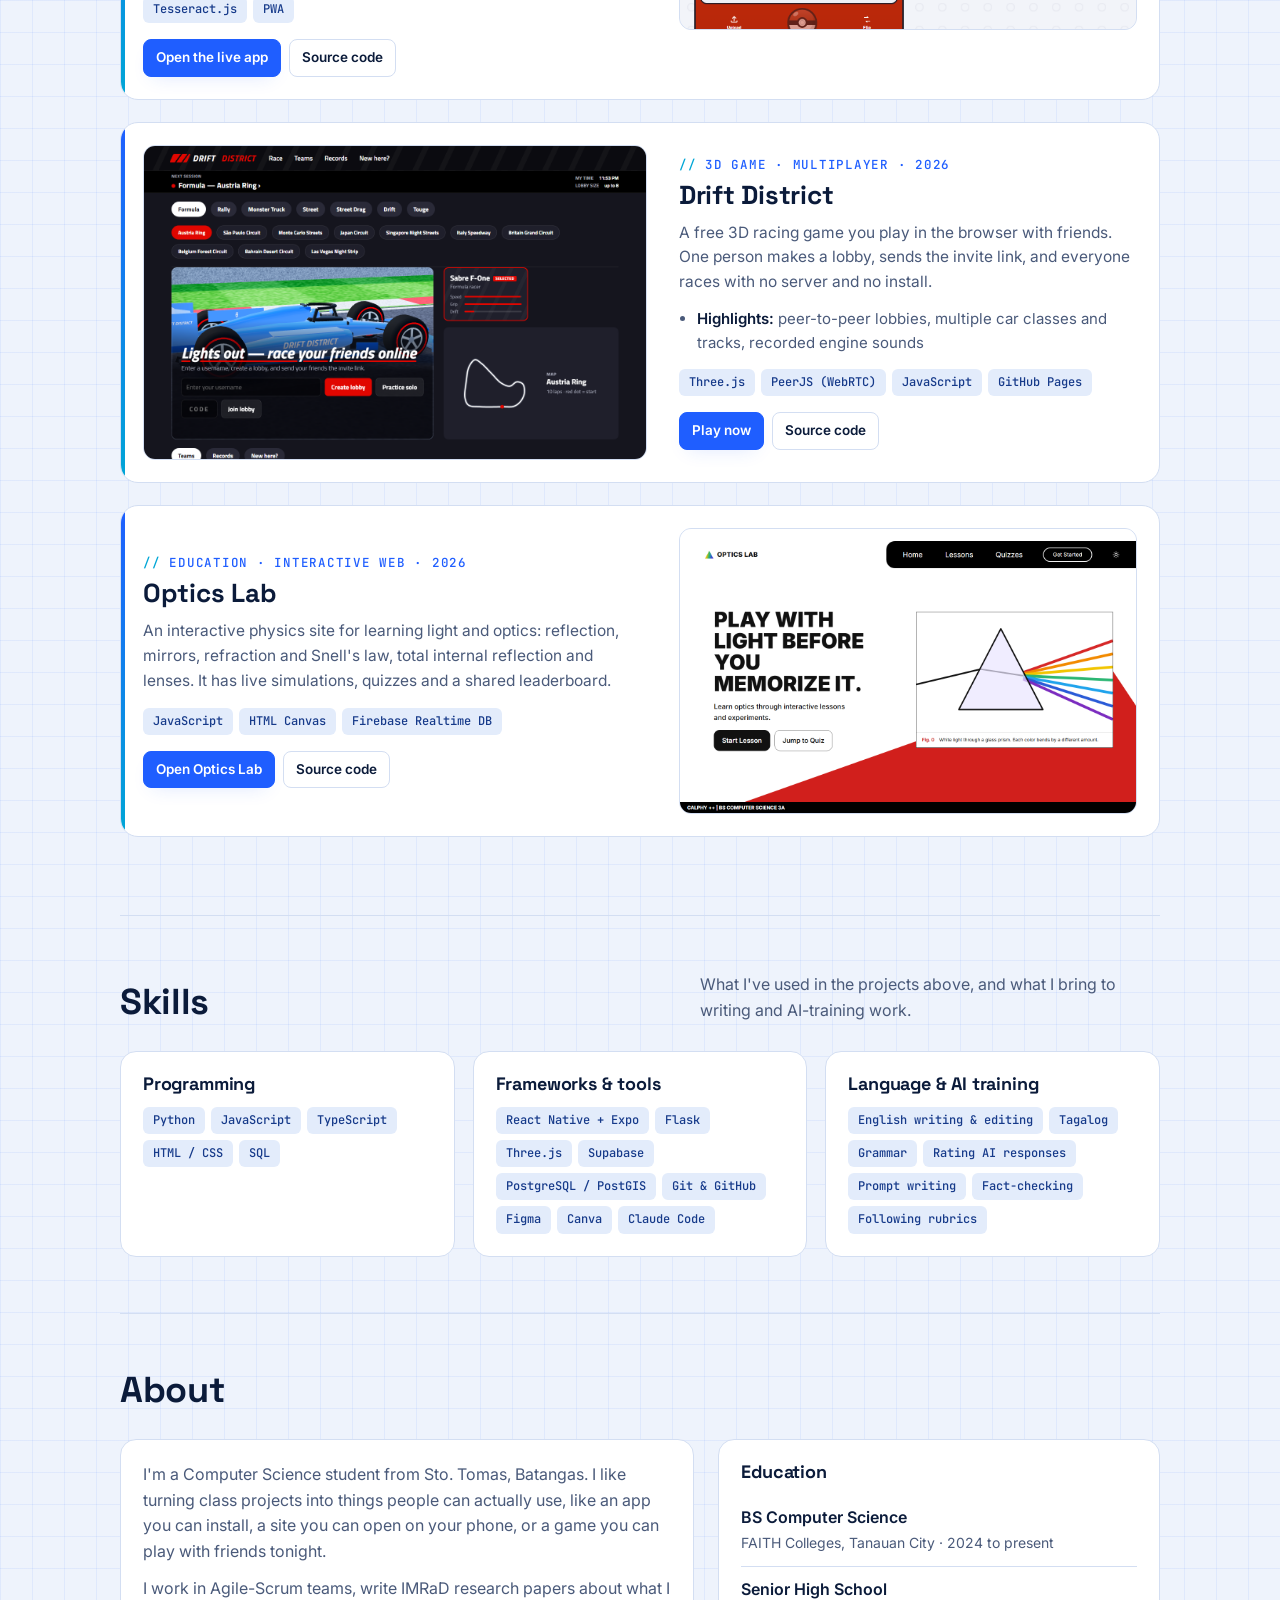
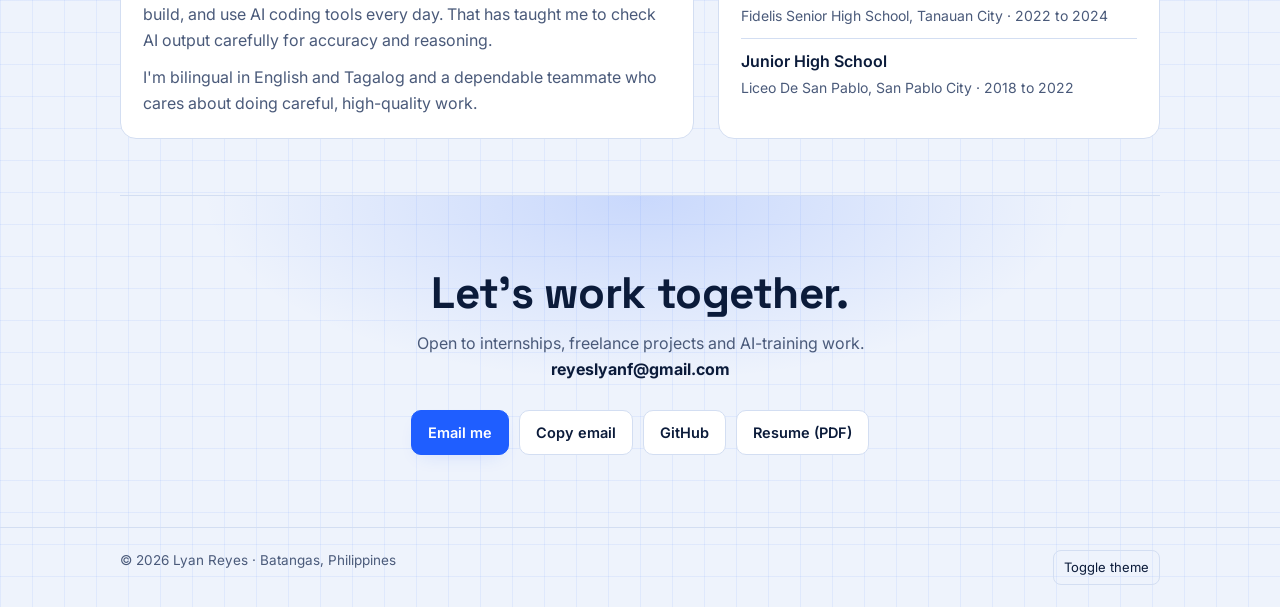
==== commit 6489da80: "Email opens Gmail compose + copy button; icons fill from top-left Co-Authored-By: Claude Opus 5.5 <n" ====
--- a/classic.html
+++ b/classic.html
@@ -45,7 +45,7 @@
 .links{display:flex;gap:22px;align-items:center;font-size:14.5px}
 .links a{text-decoration:none;color:var(--muted)}
 .links a:hover{color:var(--ink)}
-.btn{display:inline-flex;align-items:center;gap:8px;padding:10px 16px;border-radius:10px;font-weight:600;font-size:14.5px;text-decoration:none;border:1px solid var(--line);background:var(--surface);color:var(--ink);transition:transform .15s,border-color .15s}
+.btn{cursor:pointer;font-family:inherit;display:inline-flex;align-items:center;gap:8px;padding:10px 16px;border-radius:10px;font-weight:600;font-size:14.5px;text-decoration:none;border:1px solid var(--line);background:var(--surface);color:var(--ink);transition:transform .15s,border-color .15s}
 .btn:hover{transform:translateY(-1px);border-color:var(--accent)}
 .btn.primary{background:var(--accent);border-color:var(--accent);color:var(--accent-ink);box-shadow:0 8px 20px -10px var(--glow)}
 .btn.primary:hover{border-color:var(--accent-2)}
@@ -263,9 +263,10 @@
 
   <section id="contact" class="contact">
     <h2>Let's work together.</h2>
-    <p>Open to internships, freelance projects and AI-training work.</p>
+    <p>Open to internships, freelance projects and AI-training work.<br><b style="color:var(--ink)">reyeslyanf@gmail.com</b></p>
     <div class="cta">
-      <a class="btn primary" href="mailto:reyeslyanf@gmail.com">Email me</a>
+      <a class="btn primary" href="https://mail.google.com/mail/?view=cm&amp;fs=1&amp;to=reyeslyanf@gmail.com&amp;su=Hello%20Lyan" target="_blank" rel="noopener">Email me</a>
+      <button class="btn" type="button" id="copyEmail">Copy email</button>
       <a class="btn" href="https://github.com/lyanreyes" target="_blank" rel="noopener">GitHub</a>
       <a class="btn" href="Lyan_Reyes_Resume.pdf" target="_blank" rel="noopener">Resume (PDF)</a>
     </div>
@@ -287,6 +288,11 @@
     try{localStorage.setItem('theme',next);}catch(e){}
   });
 })();
+  var ce=document.getElementById('copyEmail');
+  if(ce) ce.addEventListener('click',function(){var v='reyeslyanf@gmail.com',o=ce.textContent;
+    var done=function(){ce.textContent='Copied!';setTimeout(function(){ce.textContent=o;},1800);};
+    var legacy=function(){var ta=document.createElement('textarea');ta.value=v;ta.style.cssText='position:fixed;opacity:0';document.body.appendChild(ta);ta.select();var ok=false;try{ok=document.execCommand('copy');}catch(x){}ta.remove();if(ok)done();else ce.textContent=v;};
+    if(navigator.clipboard) navigator.clipboard.writeText(v).then(done,legacy); else legacy();});
 </script>
 </body>
 </html>
